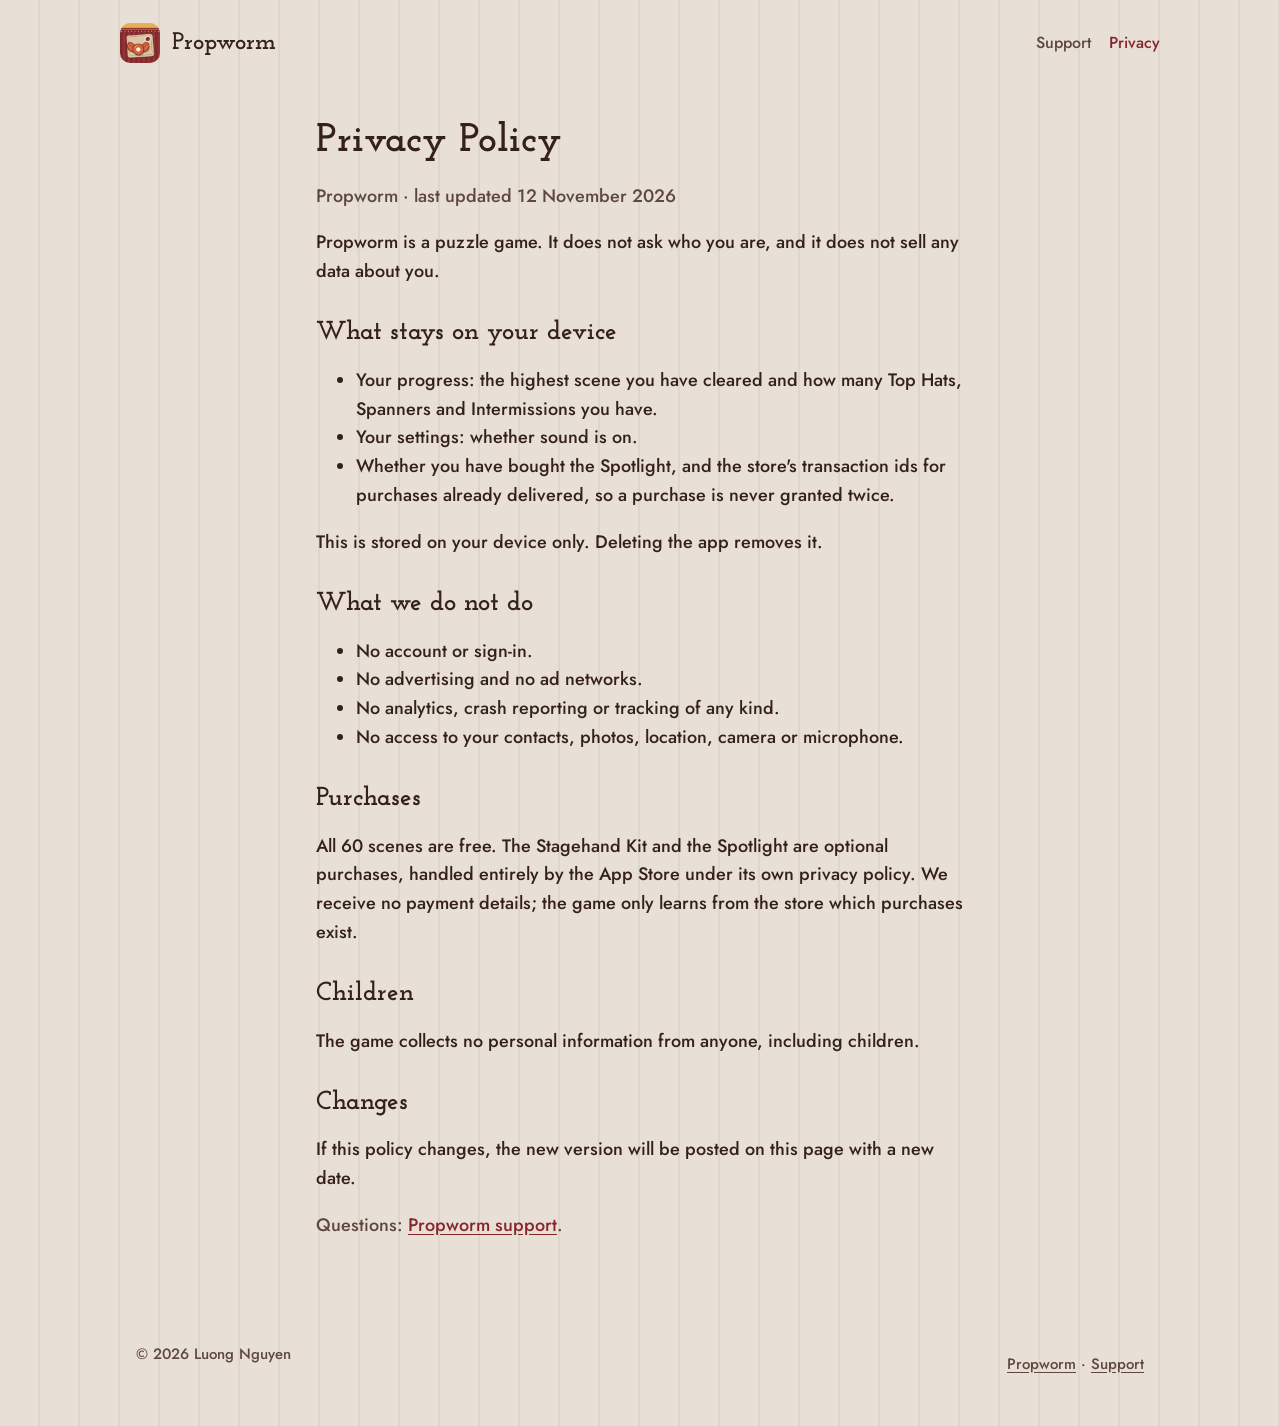
==== privacy.html @ 55fd93f7 "feat: add Propworm landing, support and privacy pages Static HTML/CSS, self-hosted OFL fonts, screen" ====
<!doctype html>
<html lang="en">
<head>
<meta charset="utf-8">
<meta name="viewport" content="width=device-width, initial-scale=1">
<title>Propworm Privacy Policy</title>
<meta name="description" content="Propworm privacy policy: what the game stores on your device, what it never collects, and how purchases work.">
<link rel="canonical" href="https://nguyenvanlamm.github.io/propworm-site/privacy.html">
<link rel="icon" href="assets/img/favicon.png" type="image/png">
<link rel="apple-touch-icon" href="assets/img/apple-touch-icon.png">
<meta name="theme-color" content="#86262B">
<link rel="stylesheet" href="assets/site.css">
</head>
<body>
<header class="wrap top">
  <a class="brand" href="./"><img src="assets/img/icon-512.png" alt="" width="40" height="40"><span>Propworm</span></a>
  <nav aria-label="Site"><a href="support.html">Support</a><a href="privacy.html" aria-current="page">Privacy</a></nav>
</header>
<main class="doc">
  <h1>Privacy Policy</h1>
  <p class="muted">Propworm · last updated 12 November 2026</p>

  <p>Propworm is a puzzle game. It does not ask who you are, and it does not sell any data about you.</p>

  <h2>What stays on your device</h2>
  <ul>
    <li>Your progress: the highest scene you have cleared and how many Top Hats, Spanners and Intermissions you have.</li>
    <li>Your settings: whether sound is on.</li>
    <li>Whether you have bought the Spotlight, and the store's transaction ids for purchases already delivered, so a purchase is never granted twice.</li>
  </ul>
  <p>This is stored on your device only. Deleting the app removes it.</p>

  <h2>What we do not do</h2>
  <ul>
    <li>No account or sign-in.</li>
    <li>No advertising and no ad networks.</li>
    <li>No analytics, crash reporting or tracking of any kind.</li>
    <li>No access to your contacts, photos, location, camera or microphone.</li>
  </ul>

  <h2>Purchases</h2>
  <p>All 60 scenes are free. The Stagehand Kit and the Spotlight are optional purchases, handled entirely by the App Store under its own privacy policy. We receive no payment details; the game only learns from the store which purchases exist.</p>

  <h2>Children</h2>
  <p>The game collects no personal information from anyone, including children.</p>

  <h2>Changes</h2>
  <p>If this policy changes, the new version will be posted on this page with a new date.</p>

  <p class="muted">Questions: <a href="support.html">Propworm support</a>.</p>
</main>
<footer>
  <div class="wrap">
    <span>© 2026 Luong Nguyen</span>
    <span><a href="./">Propworm</a> · <a href="support.html">Support</a></span>
  </div>
</footer>
</body>
</html>
---- assets/site.css ----
/* Propworm site: the game's own palette (lib/theme/colors.g.dart) and type (Josefin Slab, Jost).
   Fonts are self-hosted (SIL OFL 1.1, licences in assets/fonts/*_ofl.txt): no third-party requests. */
@font-face { font-family: "Josefin Slab"; font-weight: 700; font-display: swap; src: url(fonts/josefin_slab_bold.ttf) format("truetype"); }
@font-face { font-family: Jost; font-weight: 500; font-display: swap; src: url(fonts/jost_medium.ttf) format("truetype"); }
@font-face { font-family: Jost; font-weight: 600; font-display: swap; src: url(fonts/jost_semibold.ttf) format("truetype"); }

:root {
  --wall: #E8E0D6; --wall-line: #DFD6CB; --ink: #36201B; --ink-soft: #5E473F;
  --crimson: #86262B; --crimson-lt: #983337; --crimson-dk: #681A21; --crimson-deep: #430E15;
  --mari: #E6B055; --mari-dk: #CD8B42; --cream: #F9F3E5;
  --ply: #DEC7A7; --ply-lt: #ECE0C8; --ply-edge: #C5A07D;
}
* { box-sizing: border-box; }
html { background: var(--wall); }
body {
  margin: 0; color: var(--ink);
  background: repeating-linear-gradient(90deg, var(--wall) 0 38px, var(--wall-line) 38px 40px);
  font: 18px/1.6 Jost, system-ui, -apple-system, sans-serif; font-weight: 500;
  -webkit-font-smoothing: antialiased;
}
a { color: var(--crimson); text-underline-offset: 3px; }
a:hover { color: var(--crimson-dk); }
.wrap { max-width: 1040px; margin: 0 auto; padding: 0 16px; }
h1, h2, h3 { font-family: "Josefin Slab", Georgia, serif; font-weight: 700; line-height: 1.15; color: var(--ink); }

/* top bar */
.top { display: flex; align-items: center; justify-content: space-between; gap: 16px; padding: 18px 0; }
.brand { display: flex; align-items: center; gap: 12px; min-height: 44px; text-decoration: none; color: var(--ink); }
.brand img { width: 40px; height: 40px; border-radius: 10px; }
.brand span { font-family: "Josefin Slab", Georgia, serif; font-size: 24px; }
.top nav a { display: inline-block; padding: 12px 0; margin-left: 18px; font-size: 16px; color: var(--ink-soft); text-decoration: none; }
.top nav a:hover, .top nav a[aria-current="page"] { color: var(--crimson); }

/* hero: the proscenium */
.hero { background: var(--crimson); color: var(--cream); border-top: 10px solid var(--mari); border-bottom: 10px solid var(--mari); }
.hero-grid { display: grid; grid-template-columns: 1.1fr 0.9fr; gap: 40px; align-items: center; padding: 48px 0 56px; }
.hero h1 { color: var(--cream); font-size: clamp(40px, 6.4vw, 68px); margin: 8px 0 16px; }
.kicker { font-size: 14px; font-weight: 600; letter-spacing: 0.14em; text-transform: uppercase; color: var(--mari); margin: 0; }
.lede { font-size: 20px; max-width: 30em; margin: 0 0 28px; color: var(--cream); }
.cta {
  display: inline-flex; align-items: center; min-height: 56px; padding: 0 28px; border-radius: 28px;
  background: var(--mari); color: var(--crimson-deep); text-decoration: none; font-weight: 600; font-size: 18px;
}
.cta[aria-disabled="true"] { background: transparent; color: var(--cream); box-shadow: inset 0 0 0 2px var(--mari); cursor: default; }
.notify { margin: 16px 0 0; }
.notify a { display: inline-block; padding: 12px 0; color: var(--cream); }
.trust { margin: 8px 0 0; font-size: 16px; color: var(--ply-lt); }
.phone { justify-self: center; width: min(320px, 80vw); }
.phone img, .shots img { width: 100%; height: auto; display: block; border-radius: 22px; box-shadow: 0 10px 30px rgba(67, 14, 21, 0.35); }

/* sections */
section.band { padding: 56px 0; }
section.band h2 { font-size: clamp(30px, 4.4vw, 42px); margin: 0 0 12px; }
.split { display: grid; grid-template-columns: 1fr 1fr; gap: 40px; align-items: center; }
.panel { background: var(--ply-lt); border: 2px solid var(--ply-edge); border-radius: 16px; padding: 24px; box-shadow: 4px 5px 0 rgba(67, 14, 21, 0.18); }
ol.steps { padding-left: 1.3em; margin: 0; }
ol.steps li { margin: 0 0 12px; }
.tools { display: grid; grid-template-columns: repeat(3, 1fr); gap: 16px; margin: 20px 0 0; }
.tools .panel h3 { margin: 0 0 6px; font-size: 24px; }
.tools .panel p { margin: 0; }
.shots { display: grid; grid-template-columns: repeat(3, 1fr); gap: 20px; }
.shots figure { margin: 0; }
.shots figcaption { font-size: 15px; color: var(--ink-soft); margin-top: 8px; text-align: center; }
.price { font-weight: 600; color: var(--crimson); }
details { background: var(--ply-lt); border: 2px solid var(--ply-edge); border-radius: 12px; padding: 4px 18px; margin: 0 0 12px; }
summary { cursor: pointer; padding: 12px 0; font-weight: 600; min-height: 44px; }
details p { margin: 0 0 14px; }
.final { background: var(--crimson); color: var(--cream); text-align: center; border-top: 10px solid var(--mari); }
.final h2 { color: var(--cream); }

footer { padding: 28px 0 40px; font-size: 15px; color: var(--ink-soft); }
footer .wrap { display: flex; flex-wrap: wrap; gap: 8px 20px; justify-content: space-between; }
footer a { display: inline-block; padding: 10px 0; color: var(--ink-soft); }

/* text pages */
.doc { max-width: 680px; margin: 0 auto; padding: 24px 16px 56px; }
.doc h1 { font-size: 40px; margin: 8px 0; }
.doc h2 { font-size: 26px; margin: 32px 0 8px; }
.muted { color: var(--ink-soft); }

:focus-visible { outline: 3px solid var(--mari-dk); outline-offset: 3px; }
@media (max-width: 760px) {
  .hero-grid, .split { grid-template-columns: 1fr; }
  .tools, .shots { grid-template-columns: 1fr; }
  .shots img { max-width: 320px; margin: 0 auto; }
  .top nav a { margin-left: 12px; }
}
@media (prefers-reduced-motion: reduce) { * { scroll-behavior: auto !important; } }
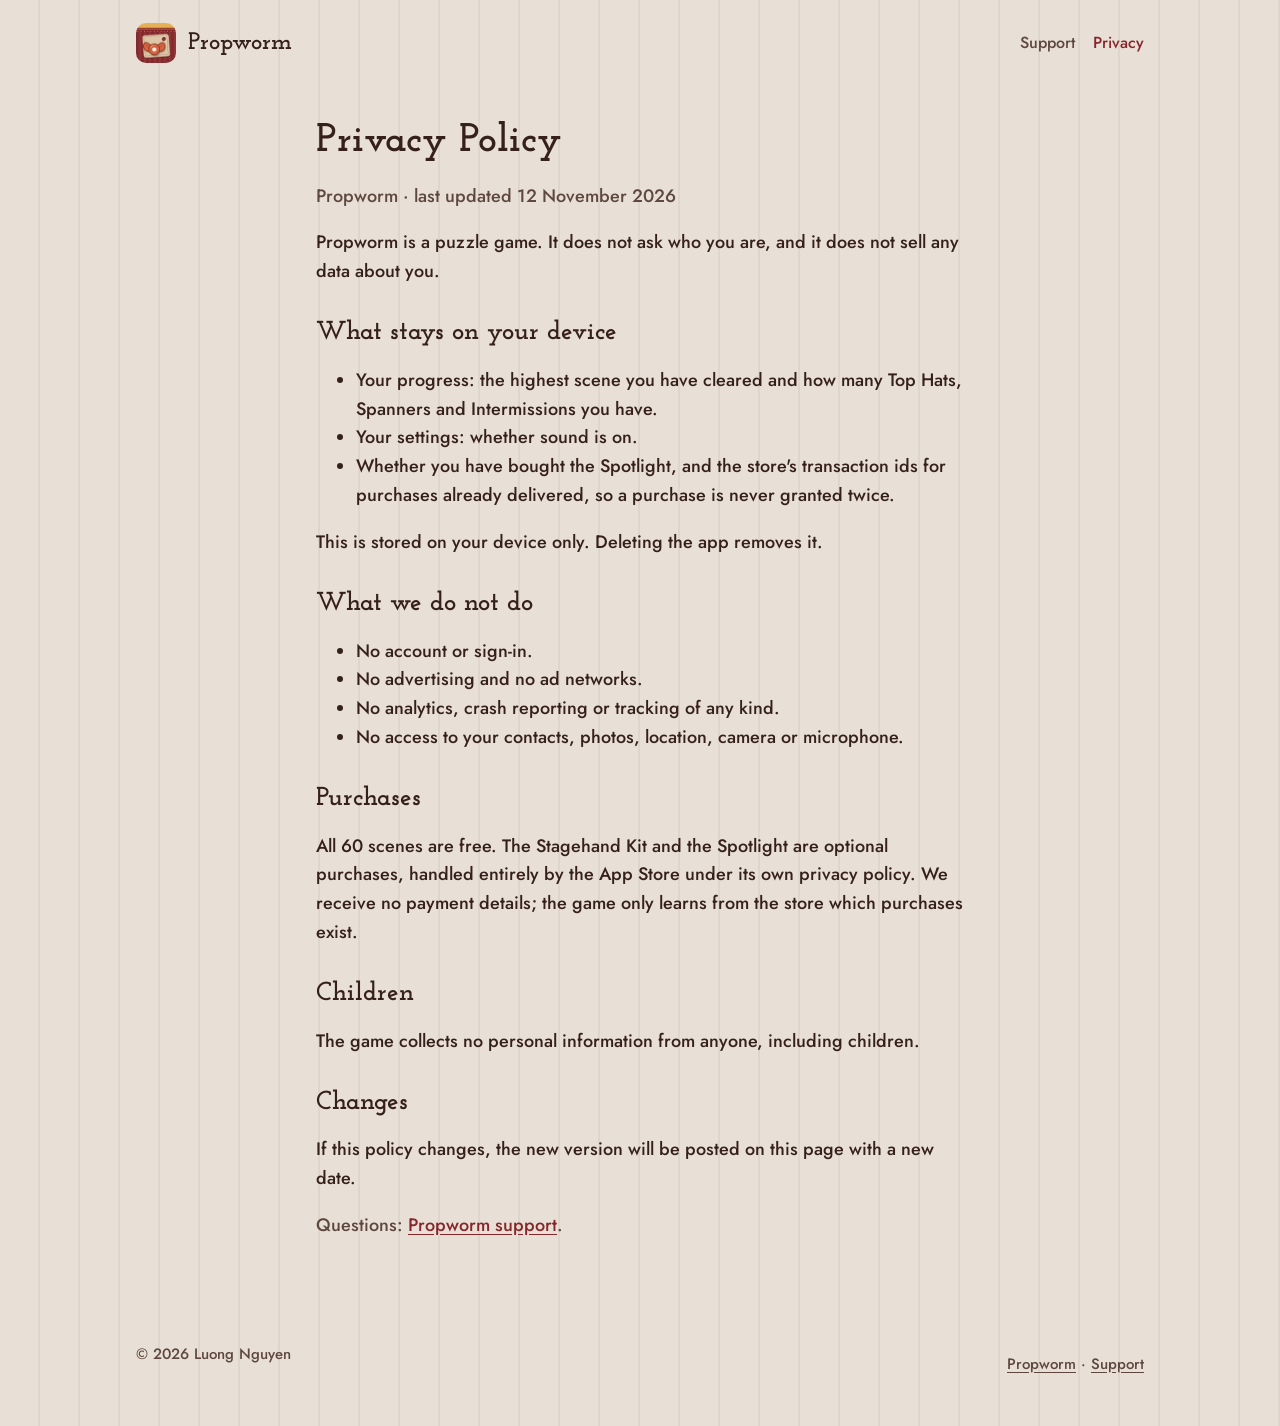
==== commit 0b5f224d: "fix(site): restore mobile gutter, visible focus and clearer hero facts Header and hero used the padd" ====
--- a/privacy.html
+++ b/privacy.html
@@ -9,14 +9,54 @@
 <link rel="icon" href="assets/img/favicon.png" type="image/png">
 <link rel="apple-touch-icon" href="assets/img/apple-touch-icon.png">
 <meta name="theme-color" content="#86262B">
+<meta property="og:type" content="website">
+<meta property="og:site_name" content="Propworm">
+<meta property="og:locale" content="en_US">
+<meta property="og:title" content="Propworm Privacy Policy">
+<meta property="og:description" content="Propworm privacy policy: what the game stores on your device, what it never collects, and how purchases work.">
+<meta property="og:url" content="https://nguyenvanlamm.github.io/propworm-site/privacy.html">
+<meta property="og:image" content="https://nguyenvanlamm.github.io/propworm-site/assets/img/share-card.jpg">
+<meta property="og:image:width" content="1200">
+<meta property="og:image:height" content="630">
+<meta property="og:image:alt" content="Propworm: the toy-theatre stage with wing nuts, tins and the woodworm, beside the title screen.">
+<meta name="twitter:card" content="summary_large_image">
+<link rel="alternate" type="text/markdown" href="llms.txt" title="Propworm in brief, for AI assistants (llms.txt)">
+<script type="application/ld+json">
+{
+  "@context": "https://schema.org",
+  "@graph": [
+    {
+      "@type": "WebPage",
+      "@id": "https://nguyenvanlamm.github.io/propworm-site/privacy.html#webpage",
+      "url": "https://nguyenvanlamm.github.io/propworm-site/privacy.html",
+      "name": "Propworm Privacy Policy",
+      "description": "Propworm privacy policy: what the game stores on your device, what it never collects, and how purchases work.",
+      "inLanguage": "en",
+      "dateModified": "2026-11-12",
+      "isPartOf": {"@id": "https://nguyenvanlamm.github.io/propworm-site/#website"},
+      "about": {"@id": "https://nguyenvanlamm.github.io/propworm-site/#game"},
+      "breadcrumb": {"@id": "https://nguyenvanlamm.github.io/propworm-site/privacy.html#breadcrumb"}
+    },
+    {
+      "@type": "BreadcrumbList",
+      "@id": "https://nguyenvanlamm.github.io/propworm-site/privacy.html#breadcrumb",
+      "itemListElement": [
+        {"@type": "ListItem", "position": 1, "name": "Propworm", "item": "https://nguyenvanlamm.github.io/propworm-site/"},
+        {"@type": "ListItem", "position": 2, "name": "Privacy Policy", "item": "https://nguyenvanlamm.github.io/propworm-site/privacy.html"}
+      ]
+    }
+  ]
+}
+</script>
 <link rel="stylesheet" href="assets/site.css">
 </head>
 <body>
+<a class="skip" href="#main">Skip to content</a>
 <header class="wrap top">
-  <a class="brand" href="./"><img src="assets/img/icon-512.png" alt="" width="40" height="40"><span>Propworm</span></a>
+  <a class="brand" href="./"><img src="assets/img/apple-touch-icon.png" alt="" width="40" height="40"><span>Propworm</span></a>
   <nav aria-label="Site"><a href="support.html">Support</a><a href="privacy.html" aria-current="page">Privacy</a></nav>
 </header>
-<main class="doc">
+<main class="doc" id="main">
   <h1>Privacy Policy</h1>
   <p class="muted">Propworm · last updated 12 November 2026</p>
 
--- a/assets/site.css
+++ b/assets/site.css
@@ -24,7 +24,8 @@
 h1, h2, h3 { font-family: "Josefin Slab", Georgia, serif; font-weight: 700; line-height: 1.15; color: var(--ink); }
 
 /* top bar */
-.top { display: flex; align-items: center; justify-content: space-between; gap: 16px; padding: 18px 0; }
+/* padding-block only, so .wrap keeps its 16px side gutter on narrow screens */
+.top { display: flex; align-items: center; justify-content: space-between; gap: 16px; padding-block: 18px; }
 .brand { display: flex; align-items: center; gap: 12px; min-height: 44px; text-decoration: none; color: var(--ink); }
 .brand img { width: 40px; height: 40px; border-radius: 10px; }
 .brand span { font-family: "Josefin Slab", Georgia, serif; font-size: 24px; }
@@ -33,7 +34,7 @@
 
 /* hero: the proscenium */
 .hero { background: var(--crimson); color: var(--cream); border-top: 10px solid var(--mari); border-bottom: 10px solid var(--mari); }
-.hero-grid { display: grid; grid-template-columns: 1.1fr 0.9fr; gap: 40px; align-items: center; padding: 48px 0 56px; }
+.hero-grid { display: grid; grid-template-columns: 1.1fr 0.9fr; gap: 40px; align-items: center; padding-block: 48px 56px; }
 .hero h1 { color: var(--cream); font-size: clamp(40px, 6.4vw, 68px); margin: 8px 0 16px; }
 .kicker { font-size: 14px; font-weight: 600; letter-spacing: 0.14em; text-transform: uppercase; color: var(--mari); margin: 0; }
 .lede { font-size: 20px; max-width: 30em; margin: 0 0 28px; color: var(--cream); }
@@ -41,7 +42,7 @@
   display: inline-flex; align-items: center; min-height: 56px; padding: 0 28px; border-radius: 28px;
   background: var(--mari); color: var(--crimson-deep); text-decoration: none; font-weight: 600; font-size: 18px;
 }
-.cta[aria-disabled="true"] { background: transparent; color: var(--cream); box-shadow: inset 0 0 0 2px var(--mari); cursor: default; }
+.cta.soon { background: transparent; color: var(--cream); box-shadow: inset 0 0 0 2px var(--mari); cursor: default; }
 .notify { margin: 16px 0 0; }
 .notify a { display: inline-block; padding: 12px 0; color: var(--cream); }
 .trust { margin: 8px 0 0; font-size: 16px; color: var(--ply-lt); }
@@ -78,11 +79,26 @@
 .doc h2 { font-size: 26px; margin: 32px 0 8px; }
 .muted { color: var(--ink-soft); }
 
-:focus-visible { outline: 3px solid var(--mari-dk); outline-offset: 3px; }
+/* focus: crimson on the light wall and panels (6.9:1), marigold on crimson bands (4.6:1) */
+:focus-visible { outline: 3px solid var(--crimson); outline-offset: 3px; }
+.hero :focus-visible, .final :focus-visible, .skip:focus-visible { outline-color: var(--mari); }
+.skip {
+  position: absolute; left: 16px; top: -200px; z-index: 10; padding: 12px 18px; border-radius: 10px;
+  background: var(--crimson); color: var(--cream); font-weight: 600; text-decoration: none;
+}
+.skip:focus { top: 8px; color: var(--cream); }
+.share { margin: 20px 0 0; font-size: 16px; }
+.share a { display: inline-block; padding: 12px 0; color: var(--ply-lt); }
 @media (max-width: 760px) {
   .hero-grid, .split { grid-template-columns: 1fr; }
   .tools, .shots { grid-template-columns: 1fr; }
   .shots img { max-width: 320px; margin: 0 auto; }
   .top nav a { margin-left: 12px; }
 }
+/* smallest phones (320px): keep the nav on one line and the coming-soon pill on one line */
+@media (max-width: 360px) {
+  .brand span { font-size: 20px; }
+  .top nav a { margin-left: 10px; }
+  .cta { padding: 0 20px; font-size: 16px; }
+}
 @media (prefers-reduced-motion: reduce) { * { scroll-behavior: auto !important; } }
